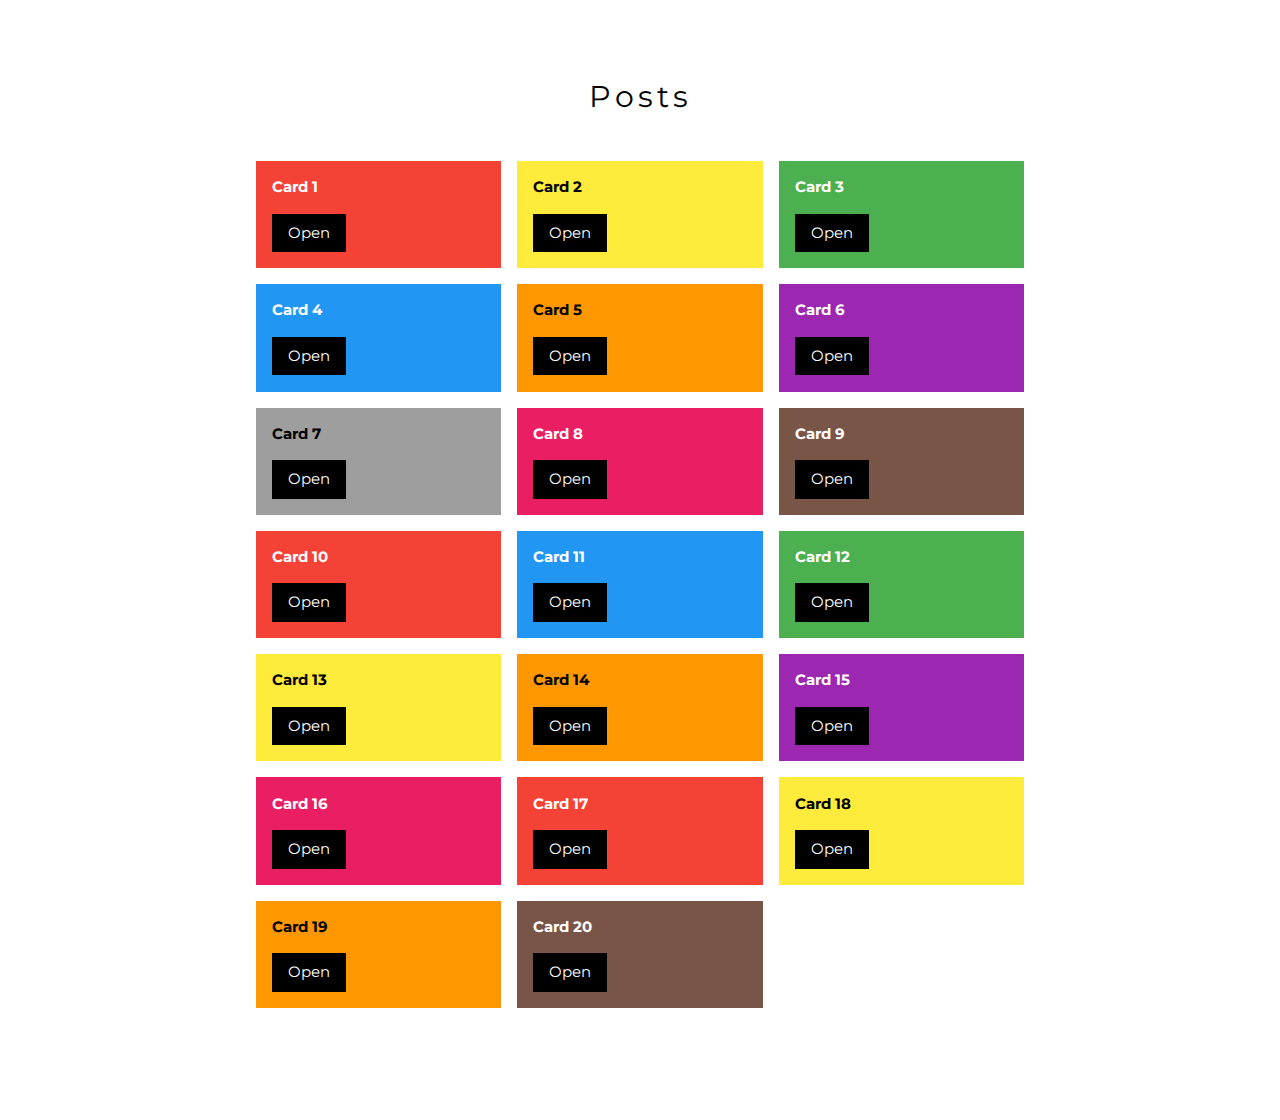
==== ECELL TASK/json.html @ 41e7673b "Add files via upload" ====
<!DOCTYPE html>
<html>
<title>JSON Application</title>
<meta charset="UTF-8">
<meta name="viewport" content="width=device-width, initial-scale=1">
<link rel="stylesheet" href="https://www.w3schools.com/w3css/4/w3.css">
<link rel="stylesheet" href="https://fonts.googleapis.com/css?family=Roboto">
<link rel="stylesheet" href="https://fonts.googleapis.com/css?family=Montserrat">
<link rel="stylesheet" href="https://cdnjs.cloudflare.com/ajax/libs/font-awesome/4.7.0/css/font-awesome.min.css">
<script src="https://ajax.googleapis.com/ajax/libs/jquery/1.11.1/jquery.min.js"></script>


<style>
body,h1,h2,h3,h4,h5,h6,.w3-wide {font-family: "Montserrat", sans-serif;}
</style>
</head>
<body>

<div class="w3-container w3-content w3-padding-64" style="max-width:800px">
      <h2 class="w3-wide w3-center">Posts</h2>
  <div class="w3-row-padding w3-padding-32" style="margin:0 -16px">
        <div class="w3-third w3-margin-bottom">
          
          <div class="w3-container w3-red">
            <p><b>Card 1</b></p>
            <button class="w3-button w3-black w3-margin-bottom" onclick="req1()">Open</button>
			<br>
			<span id="printTitle">
             </span>
			 <span id="printBody">
             </span>
			
			
          </div>
        </div>
        <div class="w3-third w3-margin-bottom">
          <div class="w3-container w3-yellow">
            <p><b>Card 2</b></p>
            <button class="w3-button w3-black w3-margin-bottom" onclick="req2()">Open</button>
			<span id="printTitle">
             </span>
			 <span id="printBody">
             </span>
			
          </div>
        </div>
        <div class="w3-third w3-margin-bottom">
          
          <div class="w3-container w3-green">
            <p><b>Card 3</b></p>
            <button class="w3-button w3-black w3-margin-bottom" onclick="req3()">Open</button>
			<span id="printTitle">
             </span>
			 <span id="printBody">
             </span>
          </div>
        </div>
		
		<div class="w3-third w3-margin-bottom">
          
          <div class="w3-container w3-blue">
            <p><b>Card 4</b></p>
            <button class="w3-button w3-black w3-margin-bottom" onclick="req4()">Open</button>
			<span id="printTitle">
             </span>
			 <span id="printBody">
             </span>
			
          </div>
        </div>
		<div class="w3-third w3-margin-bottom">
          
          <div class="w3-container w3-orange">
            <p><b>Card 5</b></p>
            <button class="w3-button w3-black w3-margin-bottom" onclick="req5()">Open</button>
			<span id="printTitle">
             </span>
			 <span id="printBody">
             </span>
			
          </div>
        </div>
		<div class="w3-third w3-margin-bottom">
          
          <div class="w3-container w3-purple">
            <p><b>Card 6</b></p>
            <button class="w3-button w3-black w3-margin-bottom" onclick="req6()">Open</button>
			<span id="printTitle">
             </span>
			 <span id="printBody">
             </span>
			
          </div>
        </div>
		<br>
		<div class="w3-third w3-margin-bottom">
          
          <div class="w3-container w3-grey">
            <p><b>Card 7</b></p>
            <button class="w3-button w3-black w3-margin-bottom" onclick="req7()">Open</button>
			<span id="printTitle">
             </span>
			 <span id="printBody">
             </span>
			
          </div>
        </div>
		<div class="w3-third w3-margin-bottom">
          
          <div class="w3-container w3-pink">
            <p><b>Card 8</b></p>
            <button class="w3-button w3-black w3-margin-bottom" onclick="req8()">Open</button>
			<span id="printTitle">
             </span>
			 <span id="printBody">
             </span>
			
          </div>
        </div>
		<div class="w3-third w3-margin-bottom">
          
          <div class="w3-container w3-brown">
            <p><b>Card 9</b></p>
            <button class="w3-button w3-black w3-margin-bottom" onclick="req9()">Open</button>
			<span id="printTitle">
             </span>
			 <span id="printBody">
             </span>
			
          </div>
        </div>
		<div class="w3-third w3-margin-bottom">
          
          <div class="w3-container w3-red">
            <p><b>Card 10</b></p>
            <button class="w3-button w3-black w3-margin-bottom" onclick="req10()">Open</button>
			<span id="printTitle">
             </span>
			 <span id="printBody">
             </span>
			
          </div>
        </div>
		<br>
		<div class="w3-third w3-margin-bottom">
          
          <div class="w3-container w3-blue">
            <p><b>Card 11</b></p>
            <button class="w3-button w3-black w3-margin-bottom" onclick="req11()">Open</button>
			<span id="printTitle">
             </span>
			 <span id="printBody">
             </span>
			
          </div>
        </div>
		<div class="w3-third w3-margin-bottom">
          
          <div class="w3-container w3-green">
            <p><b>Card 12</b></p>
            <button class="w3-button w3-black w3-margin-bottom" onclick="req12()">Open</button>
			<span id="printTitle">
             </span>
			 <span id="printBody">
             </span>
			
          </div>
        </div>
		<div class="w3-third w3-margin-bottom">
          
          <div class="w3-container w3-yellow">
            <p><b>Card 13</b></p>
            <button class="w3-button w3-black w3-margin-bottom" onclick="req13()">Open</button>
			<span id="printTitle">
             </span>
			 <span id="printBody">
             </span>
			
          </div>
        </div>
		<div class="w3-third w3-margin-bottom">
          
          <div class="w3-container w3-orange">
            <p><b>Card 14</b></p>
            <button class="w3-button w3-black w3-margin-bottom" onclick="req14()">Open</button>
			<span id="printTitle">
             </span>
			 <span id="printBody">
             </span>
			
          </div>
        </div>
		<div class="w3-third w3-margin-bottom">
          
          <div class="w3-container w3-purple">
            <p><b>Card 15</b></p>
            <button class="w3-button w3-black w3-margin-bottom" onclick="req15()">Open</button>
			<span id="printTitle">
             </span>
			 <span id="printBody">
             </span>
          </div>
        </div>
		<div class="w3-third w3-margin-bottom">
          
          <div class="w3-container w3-pink">
            <p><b>Card 16</b></p>
            <button class="w3-button w3-black w3-margin-bottom" onclick="req16()">Open</button>
			<span id="printTitle">
             </span>
			 <span id="printBody">
             </span>
			
          </div>
        </div>
		<div class="w3-third w3-margin-bottom">
          
          <div class="w3-container w3-red">
            <p><b>Card 17</b></p>
            <button class="w3-button w3-black w3-margin-bottom" onclick="req17()">Open</button>
			<span id="printTitle">
             </span>
			 <span id="printBody">
             </span>
			
          </div>
        </div>
		<div class="w3-third w3-margin-bottom">
          
          <div class="w3-container w3-yellow">
            <p><b>Card 18</b></p>
            <button class="w3-button w3-black w3-margin-bottom" onclick="req18()">Open</button>
			<span id="printTitle">
             </span>
			 <span id="printBody">
             </span>
			
          </div>
        </div>
		<div class="w3-third w3-margin-bottom">
          
          <div class="w3-container w3-orange">
            <p><b>Card 19</b></p>
            <button class="w3-button w3-black w3-margin-bottom" onclick="req19()">Open</button>
			 <span id="printTitle">
             </span>
			 <span id="printBody">
             </span>
			
          </div>
        </div>
		<div class="w3-third w3-margin-bottom">
          
          <div class="w3-container w3-brown">
            <p><b>Card 20</b></p>
            <button class="w3-button w3-black w3-margin-bottom" onclick="req20()">Open</button>
			<span id="printTitle">
             </span>
			 <span id="printBody">
             </span>
			
          </div>
        </div>
      </div>
    </div>
	<script>
	function req1() {
  fetch('https://jsonplaceholder.typicode.com/posts/1')
    .then(response => response.json())
    .then(json => {
      var title = json.title;
      var body = json.body;
      document.getElementById("printTitle").innerHTML = title;
      document.getElementById("printBody").innerHTML = body;
    });
}
</script>
</body>
</html>
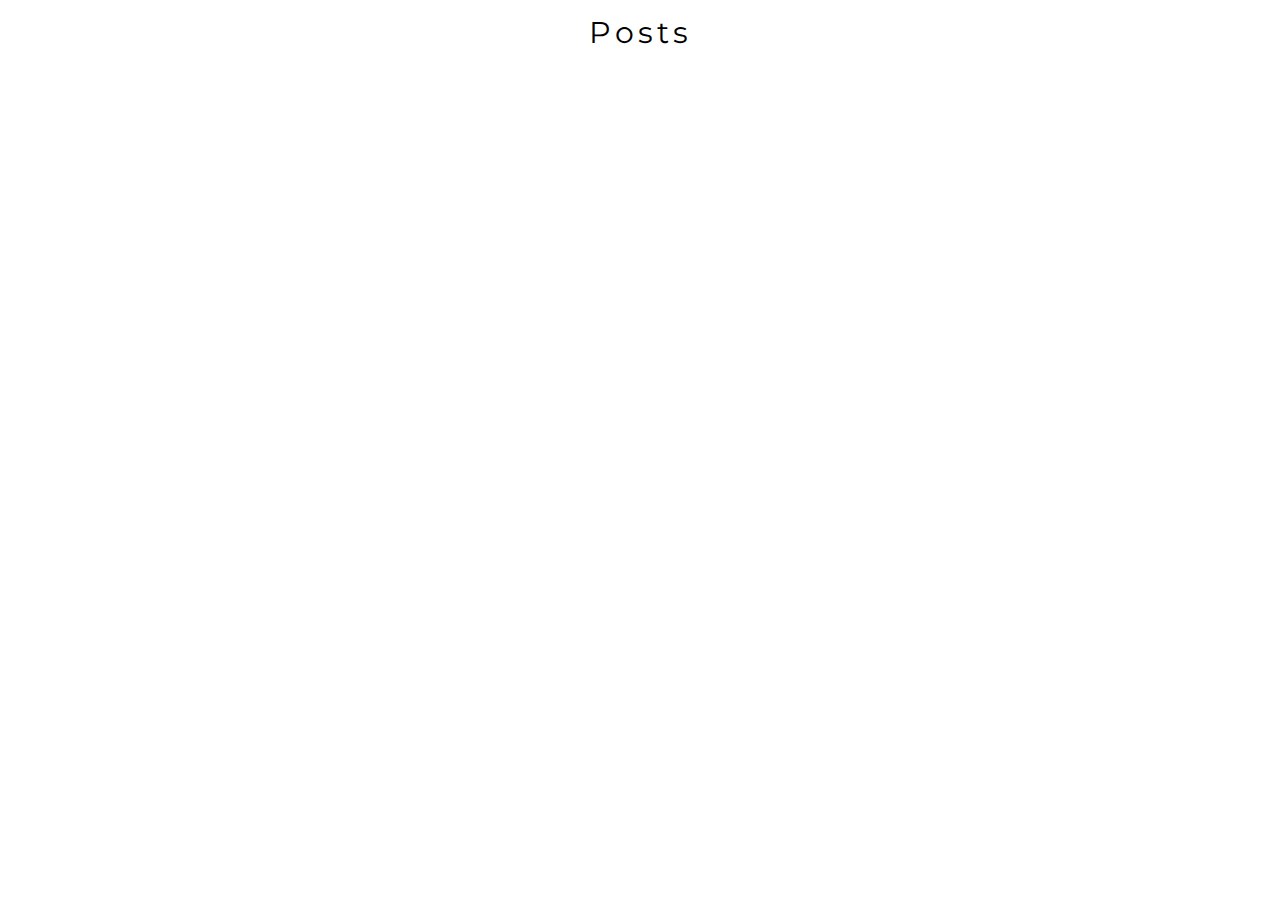
==== commit 2932779e: "Update json.html" ====
--- a/ECELL TASK/json.html
+++ b/ECELL TASK/json.html
@@ -15,265 +15,36 @@
 </style>
 </head>
 <body>
-
-<div class="w3-container w3-content w3-padding-64" style="max-width:800px">
-      <h2 class="w3-wide w3-center">Posts</h2>
+ <h2 class="w3-wide w3-center">Posts</h2>
+ <div class="w3-container w3-content w3-padding-64" style="max-width:800px">
+	 <script>
+    $.ajax({url: "https://jsonplaceholder.typicode.com/posts", success: function(result){
+	console.log(result);
+	console.log(result[0].title)
+	for(var i=0;i<20;i++)
+	{
+	var datum = result[i];
+	document.querySelector('body').innerHTML += `
+	
   <div class="w3-row-padding w3-padding-32" style="margin:0 -16px">
         <div class="w3-third w3-margin-bottom">
-          
           <div class="w3-container w3-red">
-            <p><b>Card 1</b></p>
-            <button class="w3-button w3-black w3-margin-bottom" onclick="req1()">Open</button>
-			<br>
-			<span id="printTitle">
-             </span>
-			 <span id="printBody">
-             </span>
-			
-			
+           <div>Title: ${result[i].title}</div>
+		   <div>Body: ${result[i].body}</div>
           </div>
         </div>
-        <div class="w3-third w3-margin-bottom">
-          <div class="w3-container w3-yellow">
-            <p><b>Card 2</b></p>
-            <button class="w3-button w3-black w3-margin-bottom" onclick="req2()">Open</button>
-			<span id="printTitle">
-             </span>
-			 <span id="printBody">
-             </span>
-			
-          </div>
-        </div>
-        <div class="w3-third w3-margin-bottom">
-          
-          <div class="w3-container w3-green">
-            <p><b>Card 3</b></p>
-            <button class="w3-button w3-black w3-margin-bottom" onclick="req3()">Open</button>
-			<span id="printTitle">
-             </span>
-			 <span id="printBody">
-             </span>
-          </div>
-        </div>
-		
-		<div class="w3-third w3-margin-bottom">
-          
-          <div class="w3-container w3-blue">
-            <p><b>Card 4</b></p>
-            <button class="w3-button w3-black w3-margin-bottom" onclick="req4()">Open</button>
-			<span id="printTitle">
-             </span>
-			 <span id="printBody">
-             </span>
-			
-          </div>
-        </div>
-		<div class="w3-third w3-margin-bottom">
-          
-          <div class="w3-container w3-orange">
-            <p><b>Card 5</b></p>
-            <button class="w3-button w3-black w3-margin-bottom" onclick="req5()">Open</button>
-			<span id="printTitle">
-             </span>
-			 <span id="printBody">
-             </span>
-			
-          </div>
-        </div>
-		<div class="w3-third w3-margin-bottom">
-          
-          <div class="w3-container w3-purple">
-            <p><b>Card 6</b></p>
-            <button class="w3-button w3-black w3-margin-bottom" onclick="req6()">Open</button>
-			<span id="printTitle">
-             </span>
-			 <span id="printBody">
-             </span>
-			
-          </div>
-        </div>
-		<br>
-		<div class="w3-third w3-margin-bottom">
-          
-          <div class="w3-container w3-grey">
-            <p><b>Card 7</b></p>
-            <button class="w3-button w3-black w3-margin-bottom" onclick="req7()">Open</button>
-			<span id="printTitle">
-             </span>
-			 <span id="printBody">
-             </span>
-			
-          </div>
-        </div>
-		<div class="w3-third w3-margin-bottom">
-          
-          <div class="w3-container w3-pink">
-            <p><b>Card 8</b></p>
-            <button class="w3-button w3-black w3-margin-bottom" onclick="req8()">Open</button>
-			<span id="printTitle">
-             </span>
-			 <span id="printBody">
-             </span>
-			
-          </div>
-        </div>
-		<div class="w3-third w3-margin-bottom">
-          
-          <div class="w3-container w3-brown">
-            <p><b>Card 9</b></p>
-            <button class="w3-button w3-black w3-margin-bottom" onclick="req9()">Open</button>
-			<span id="printTitle">
-             </span>
-			 <span id="printBody">
-             </span>
-			
-          </div>
-        </div>
-		<div class="w3-third w3-margin-bottom">
-          
-          <div class="w3-container w3-red">
-            <p><b>Card 10</b></p>
-            <button class="w3-button w3-black w3-margin-bottom" onclick="req10()">Open</button>
-			<span id="printTitle">
-             </span>
-			 <span id="printBody">
-             </span>
-			
-          </div>
-        </div>
-		<br>
-		<div class="w3-third w3-margin-bottom">
-          
-          <div class="w3-container w3-blue">
-            <p><b>Card 11</b></p>
-            <button class="w3-button w3-black w3-margin-bottom" onclick="req11()">Open</button>
-			<span id="printTitle">
-             </span>
-			 <span id="printBody">
-             </span>
-			
-          </div>
-        </div>
-		<div class="w3-third w3-margin-bottom">
-          
-          <div class="w3-container w3-green">
-            <p><b>Card 12</b></p>
-            <button class="w3-button w3-black w3-margin-bottom" onclick="req12()">Open</button>
-			<span id="printTitle">
-             </span>
-			 <span id="printBody">
-             </span>
-			
-          </div>
-        </div>
-		<div class="w3-third w3-margin-bottom">
-          
-          <div class="w3-container w3-yellow">
-            <p><b>Card 13</b></p>
-            <button class="w3-button w3-black w3-margin-bottom" onclick="req13()">Open</button>
-			<span id="printTitle">
-             </span>
-			 <span id="printBody">
-             </span>
-			
-          </div>
-        </div>
-		<div class="w3-third w3-margin-bottom">
-          
-          <div class="w3-container w3-orange">
-            <p><b>Card 14</b></p>
-            <button class="w3-button w3-black w3-margin-bottom" onclick="req14()">Open</button>
-			<span id="printTitle">
-             </span>
-			 <span id="printBody">
-             </span>
-			
-          </div>
-        </div>
-		<div class="w3-third w3-margin-bottom">
-          
-          <div class="w3-container w3-purple">
-            <p><b>Card 15</b></p>
-            <button class="w3-button w3-black w3-margin-bottom" onclick="req15()">Open</button>
-			<span id="printTitle">
-             </span>
-			 <span id="printBody">
-             </span>
-          </div>
-        </div>
-		<div class="w3-third w3-margin-bottom">
-          
-          <div class="w3-container w3-pink">
-            <p><b>Card 16</b></p>
-            <button class="w3-button w3-black w3-margin-bottom" onclick="req16()">Open</button>
-			<span id="printTitle">
-             </span>
-			 <span id="printBody">
-             </span>
-			
-          </div>
-        </div>
-		<div class="w3-third w3-margin-bottom">
-          
-          <div class="w3-container w3-red">
-            <p><b>Card 17</b></p>
-            <button class="w3-button w3-black w3-margin-bottom" onclick="req17()">Open</button>
-			<span id="printTitle">
-             </span>
-			 <span id="printBody">
-             </span>
-			
-          </div>
-        </div>
-		<div class="w3-third w3-margin-bottom">
-          
-          <div class="w3-container w3-yellow">
-            <p><b>Card 18</b></p>
-            <button class="w3-button w3-black w3-margin-bottom" onclick="req18()">Open</button>
-			<span id="printTitle">
-             </span>
-			 <span id="printBody">
-             </span>
-			
-          </div>
-        </div>
-		<div class="w3-third w3-margin-bottom">
-          
-          <div class="w3-container w3-orange">
-            <p><b>Card 19</b></p>
-            <button class="w3-button w3-black w3-margin-bottom" onclick="req19()">Open</button>
-			 <span id="printTitle">
-             </span>
-			 <span id="printBody">
-             </span>
-			
-          </div>
-        </div>
-		<div class="w3-third w3-margin-bottom">
-          
-          <div class="w3-container w3-brown">
-            <p><b>Card 20</b></p>
-            <button class="w3-button w3-black w3-margin-bottom" onclick="req20()">Open</button>
-			<span id="printTitle">
-             </span>
-			 <span id="printBody">
-             </span>
-			
+		</div>
+	`
+	}
+	}}
+	)
+	
+  
+    </script>
           </div>
         </div>
       </div>
     </div>
-	<script>
-	function req1() {
-  fetch('https://jsonplaceholder.typicode.com/posts/1')
-    .then(response => response.json())
-    .then(json => {
-      var title = json.title;
-      var body = json.body;
-      document.getElementById("printTitle").innerHTML = title;
-      document.getElementById("printBody").innerHTML = body;
-    });
-}
-</script>
+
 </body>
 </html>
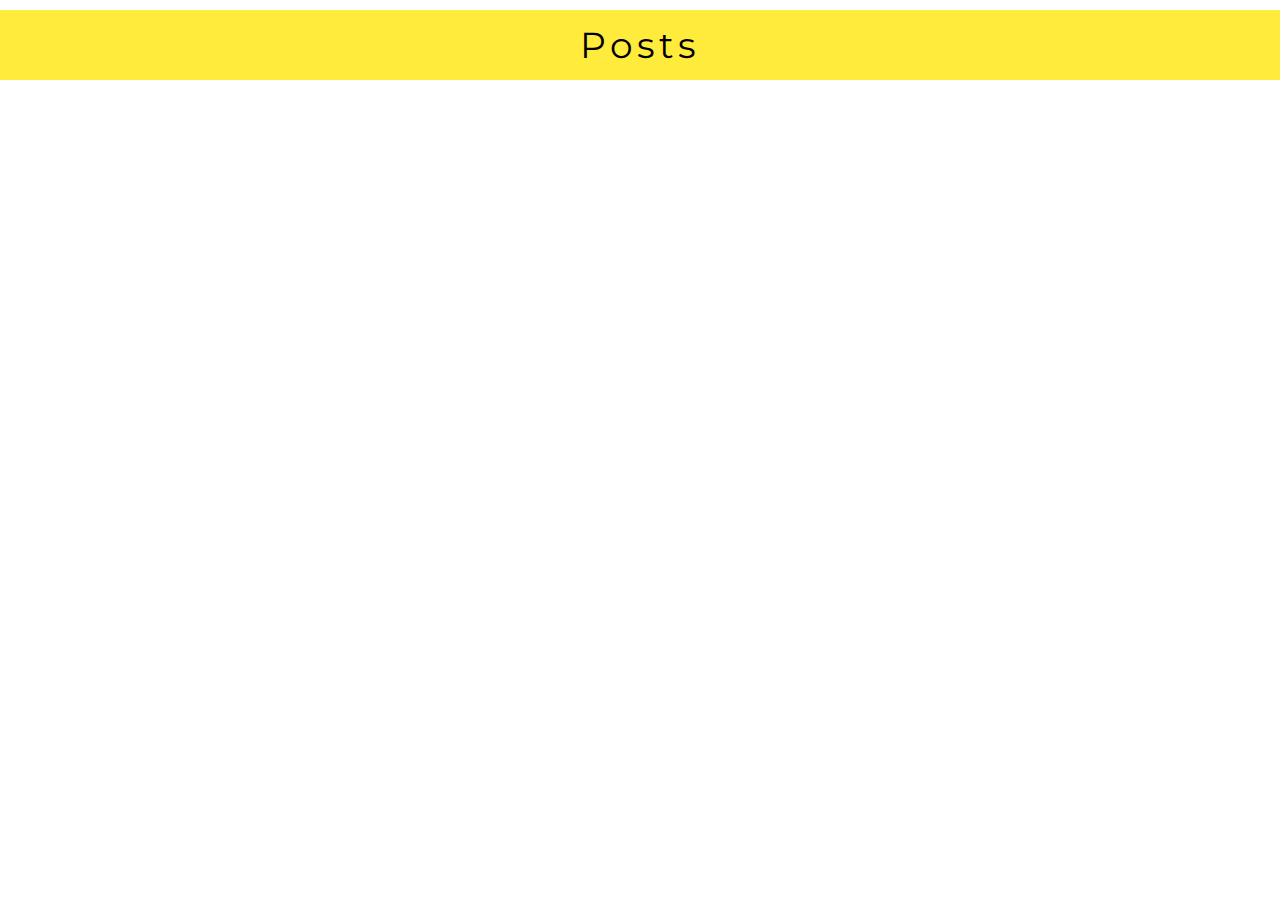
==== commit 494b0a0c: "Update json.html" ====
--- a/ECELL TASK/json.html
+++ b/ECELL TASK/json.html
@@ -15,8 +15,10 @@
 </style>
 </head>
 <body>
- <h2 class="w3-wide w3-center">Posts</h2>
- <div class="w3-container w3-content w3-padding-64" style="max-width:800px">
+ <h1 class="w3-wide w3-center w3-sixe-80 w3-padding w3-yellow">Posts</h1>
+ <div class="w3-container-40 w3-center w3-content w3-blue" style="max-width:800px">
+ <div class="w3-row-padding-20 w3-padding-80" style="margin:0-16px">
+
 	 <script>
     $.ajax({url: "https://jsonplaceholder.typicode.com/posts", success: function(result){
 	console.log(result);
@@ -26,11 +28,11 @@
 	var datum = result[i];
 	document.querySelector('body').innerHTML += `
 	
-  <div class="w3-row-padding w3-padding-32" style="margin:0 -16px">
-        <div class="w3-third w3-margin-bottom">
-          <div class="w3-container w3-red">
-           <div>Title: ${result[i].title}</div>
-		   <div>Body: ${result[i].body}</div>
+  
+     <div class="w3-quarter w3-margin-bottom-60 w3-padding">
+          <div class="w3-display-container w3-card-4 w3-red" style="height:250px;width:300px">
+           <div class="w3-padding">Title: ${result[i].title}</div>
+		   <div class="w3-padding">Body: ${result[i].body}</div>
           </div>
         </div>
 		</div>
